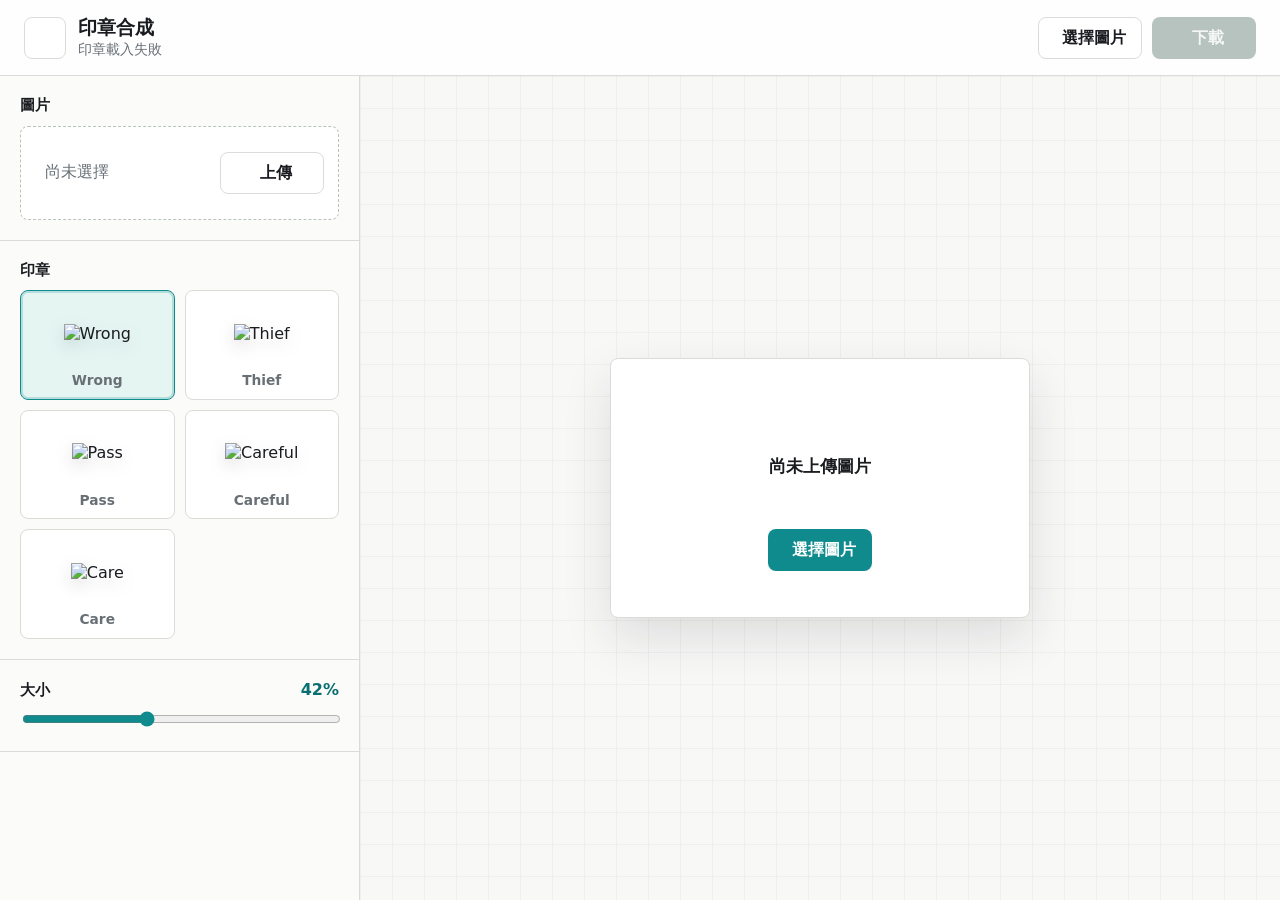
==== index.html @ b57fc007 "new stamp" ====
<!doctype html>
<html lang="zh-Hant">
  <head>
    <meta charset="utf-8" />
    <meta name="viewport" content="width=device-width, initial-scale=1" />
    <title>印章合成</title>
    <link rel="stylesheet" href="./styles.css" />
  </head>
  <body>
    <div class="app-shell">
      <header class="topbar">
        <div class="brand">
          <div class="brand-mark" aria-hidden="true">
            <i data-lucide="stamp"></i>
          </div>
          <div>
            <h1>印章合成</h1>
            <p id="statusText" aria-live="polite">尚未上傳圖片</p>
          </div>
        </div>

        <div class="top-actions">
          <button class="secondary-button" type="button" data-upload-trigger>
            <i data-lucide="image-up"></i>
            <span>選擇圖片</span>
          </button>
          <button class="primary-button" id="downloadButton" type="button" disabled>
            <i data-lucide="download"></i>
            <span>下載</span>
          </button>
        </div>
      </header>

      <main class="workspace">
        <aside class="sidebar" aria-label="編輯控制">
          <section class="control-group">
            <h2>圖片</h2>
            <div class="upload-box" id="dropZone">
              <div class="upload-copy">
                <i data-lucide="image"></i>
                <span id="fileName">尚未選擇</span>
              </div>
              <button class="secondary-button" type="button" data-upload-trigger>
                <i data-lucide="upload"></i>
                <span>上傳</span>
              </button>
            </div>
            <input id="fileInput" type="file" accept="image/*" />
          </section>

          <section class="control-group">
            <h2>印章</h2>
            <div class="stamp-grid" id="stampGrid"></div>
          </section>

          <section class="control-group">
            <div class="scale-heading">
              <h2>大小</h2>
              <output id="scaleValue" for="scaleInput">42%</output>
            </div>
            <input
              id="scaleInput"
              class="scale-input"
              type="range"
              min="12"
              max="90"
              value="42"
              step="1"
            />
          </section>
        </aside>

        <section class="stage" aria-label="圖片預覽">
          <div class="empty-state" id="emptyState">
            <i data-lucide="image-up"></i>
            <strong>尚未上傳圖片</strong>
            <button class="primary-button" type="button" data-upload-trigger>
              <i data-lucide="upload"></i>
              <span>選擇圖片</span>
            </button>
          </div>

          <div class="canvas-frame" id="canvasFrame" hidden>
            <canvas id="resultCanvas"></canvas>
          </div>
        </section>
      </main>
    </div>

    <script src="https://unpkg.com/lucide@latest/dist/umd/lucide.min.js"></script>
    <script src="./script.js"></script>
  </body>
</html>
---- styles.css ----
:root {
  color-scheme: light;
  --bg: #f5f6f2;
  --surface: #ffffff;
  --surface-soft: #eef3ef;
  --text: #191b1f;
  --muted: #687076;
  --line: #d8ded7;
  --accent: #0f8b8d;
  --accent-strong: #0a6f70;
  --accent-soft: #e4f5f2;
  --danger: #d64045;
  --gold: #d99b26;
  --shadow: 0 20px 50px rgba(25, 27, 31, 0.12);
}

* {
  box-sizing: border-box;
}

body {
  min-width: 320px;
  margin: 0;
  overflow: hidden;
  background: var(--bg);
  color: var(--text);
  font-family:
    Inter, ui-sans-serif, system-ui, -apple-system, BlinkMacSystemFont,
    "Segoe UI", "Noto Sans TC", sans-serif;
}

button,
input {
  font: inherit;
}

button {
  border: 0;
}

button:focus-visible,
input:focus-visible {
  outline: 3px solid rgba(15, 139, 141, 0.28);
  outline-offset: 2px;
}

.app-shell {
  display: grid;
  grid-template-rows: auto minmax(0, 1fr);
  min-height: 100vh;
}

.topbar {
  display: flex;
  min-height: 76px;
  align-items: center;
  justify-content: space-between;
  gap: 18px;
  padding: 14px 24px;
  border-bottom: 1px solid var(--line);
  background: rgba(255, 255, 255, 0.92);
}

.brand {
  display: flex;
  min-width: 0;
  align-items: center;
  gap: 12px;
}

.brand-mark {
  display: grid;
  width: 42px;
  height: 42px;
  flex: 0 0 auto;
  place-items: center;
  border: 1px solid var(--line);
  border-radius: 8px;
  background: var(--surface);
  color: var(--accent);
}

.brand h1,
.brand p,
.control-group h2 {
  margin: 0;
}

.brand h1 {
  font-size: 1.18rem;
  line-height: 1.25;
}

.brand p {
  max-width: 52vw;
  overflow: hidden;
  color: var(--muted);
  font-size: 0.88rem;
  line-height: 1.45;
  text-overflow: ellipsis;
  white-space: nowrap;
}

.top-actions {
  display: flex;
  flex: 0 0 auto;
  align-items: center;
  gap: 10px;
}

.workspace {
  display: grid;
  min-height: 0;
  grid-template-columns: 360px minmax(0, 1fr);
}

.sidebar {
  overflow: auto;
  border-right: 1px solid var(--line);
  background: #fbfbfa;
}

.control-group {
  padding: 20px;
  border-bottom: 1px solid var(--line);
}

.control-group h2 {
  margin-bottom: 12px;
  font-size: 0.92rem;
  line-height: 1.2;
}

.upload-box {
  display: flex;
  min-height: 94px;
  align-items: center;
  justify-content: space-between;
  gap: 14px;
  padding: 14px;
  border: 1px dashed #b8c3ba;
  border-radius: 8px;
  background: var(--surface);
  transition:
    border-color 160ms ease,
    background-color 160ms ease;
}

.upload-box.is-dragover {
  border-color: var(--accent);
  background: var(--accent-soft);
}

.upload-copy {
  display: flex;
  min-width: 0;
  align-items: center;
  gap: 10px;
  color: var(--muted);
}

.upload-copy svg {
  flex: 0 0 auto;
  color: var(--gold);
}

#fileName {
  min-width: 0;
  overflow: hidden;
  text-overflow: ellipsis;
  white-space: nowrap;
}

#fileInput {
  display: none;
}

.primary-button,
.secondary-button {
  display: inline-flex;
  min-width: 104px;
  min-height: 42px;
  align-items: center;
  justify-content: center;
  gap: 8px;
  padding: 9px 14px;
  border-radius: 8px;
  cursor: pointer;
  font-weight: 700;
  line-height: 1.2;
  transition:
    background-color 160ms ease,
    border-color 160ms ease,
    color 160ms ease,
    transform 160ms ease;
}

.primary-button {
  background: var(--accent);
  color: #ffffff;
}

.primary-button:hover:not(:disabled) {
  background: var(--accent-strong);
}

.secondary-button {
  border: 1px solid var(--line);
  background: var(--surface);
  color: var(--text);
}

.secondary-button:hover {
  border-color: #aeb9b1;
  background: var(--surface-soft);
}

.primary-button:active:not(:disabled),
.secondary-button:active {
  transform: translateY(1px);
}

.primary-button:disabled {
  cursor: not-allowed;
  background: #b7c3bf;
  color: #f5f7f6;
}

svg {
  width: 20px;
  height: 20px;
  stroke-width: 2;
}

.stamp-grid {
  display: grid;
  grid-template-columns: repeat(2, minmax(0, 1fr));
  gap: 10px;
}

.stamp-option {
  display: grid;
  min-width: 0;
  min-height: 104px;
  grid-template-rows: 64px auto;
  gap: 7px;
  align-items: center;
  padding: 10px;
  border: 1px solid var(--line);
  border-radius: 8px;
  background: var(--surface);
  color: var(--text);
  cursor: pointer;
  text-align: center;
  transition:
    border-color 160ms ease,
    box-shadow 160ms ease,
    background-color 160ms ease;
}

.stamp-option:hover {
  border-color: #aeb9b1;
}

.stamp-option[aria-pressed="true"] {
  border-color: var(--accent);
  background: var(--accent-soft);
  box-shadow: inset 0 0 0 2px rgba(15, 139, 141, 0.22);
}

.stamp-art {
  display: grid;
  width: 100%;
  height: 64px;
  place-items: center;
}

.stamp-art img {
  display: block;
  max-width: 100%;
  max-height: 58px;
  object-fit: contain;
  filter: drop-shadow(0 6px 8px rgba(25, 27, 31, 0.13));
}

.stamp-name {
  min-width: 0;
  overflow: hidden;
  color: var(--muted);
  font-size: 0.86rem;
  font-weight: 700;
  line-height: 1.2;
  text-overflow: ellipsis;
  white-space: nowrap;
}

.scale-heading {
  display: flex;
  align-items: center;
  justify-content: space-between;
  gap: 12px;
  margin-bottom: 10px;
}

.scale-heading h2 {
  margin-bottom: 0;
}

#scaleValue {
  min-width: 54px;
  color: var(--accent-strong);
  font-variant-numeric: tabular-nums;
  font-weight: 800;
  text-align: right;
}

.scale-input {
  width: 100%;
  accent-color: var(--accent);
}

.stage {
  position: relative;
  display: grid;
  min-width: 0;
  min-height: 0;
  place-items: center;
  overflow: hidden;
  padding: 24px;
  background:
    linear-gradient(rgba(25, 27, 31, 0.04) 1px, transparent 1px),
    linear-gradient(90deg, rgba(25, 27, 31, 0.04) 1px, transparent 1px),
    #f8f9f7;
  background-size: 32px 32px;
}

.empty-state {
  display: grid;
  width: min(420px, 100%);
  min-height: 260px;
  place-items: center;
  gap: 14px;
  padding: 28px;
  border: 1px solid var(--line);
  border-radius: 8px;
  background: var(--surface);
  box-shadow: var(--shadow);
  text-align: center;
}

.empty-state > svg {
  width: 42px;
  height: 42px;
  color: var(--accent);
}

.empty-state strong {
  font-size: 1.05rem;
}

.canvas-frame {
  max-width: 100%;
  max-height: 100%;
  overflow: auto;
  border: 1px solid var(--line);
  border-radius: 8px;
  background-color: #ffffff;
  background-image:
    linear-gradient(45deg, #e6ece8 25%, transparent 25%),
    linear-gradient(-45deg, #e6ece8 25%, transparent 25%),
    linear-gradient(45deg, transparent 75%, #e6ece8 75%),
    linear-gradient(-45deg, transparent 75%, #e6ece8 75%);
  background-position:
    0 0,
    0 10px,
    10px -10px,
    -10px 0;
  background-size: 20px 20px;
  box-shadow: var(--shadow);
}

.canvas-frame[hidden],
.empty-state[hidden] {
  display: none;
}

#resultCanvas {
  display: block;
  width: auto;
  height: auto;
  max-width: min(100%, 1180px);
  max-height: calc(100vh - 126px);
}

@media (max-width: 900px) {
  body {
    overflow: auto;
  }

  .topbar {
    align-items: flex-start;
    padding: 14px 16px;
  }

  .brand p {
    max-width: 42vw;
  }

  .workspace {
    grid-template-columns: 1fr;
    grid-template-rows: auto minmax(58vh, 1fr);
  }

  .sidebar {
    border-right: 0;
    border-bottom: 1px solid var(--line);
  }

  .control-group {
    padding: 16px;
  }

  .stamp-grid {
    grid-template-columns: repeat(5, 112px);
    overflow-x: auto;
    padding-bottom: 4px;
  }

  .stage {
    min-height: 58vh;
  }

  #resultCanvas {
    max-height: calc(100vh - 230px);
  }
}

@media (max-width: 600px) {
  .topbar {
    flex-direction: column;
  }

  .brand {
    width: 100%;
  }

  .brand p {
    max-width: 100%;
  }

  .top-actions {
    width: 100%;
  }

  .top-actions .primary-button,
  .top-actions .secondary-button {
    flex: 1 1 0;
    min-width: 0;
  }

  .upload-box {
    align-items: stretch;
    flex-direction: column;
  }

  .upload-box .secondary-button {
    width: 100%;
  }

  .stage {
    padding: 12px;
  }

  .empty-state {
    min-height: 220px;
    padding: 22px;
  }
}
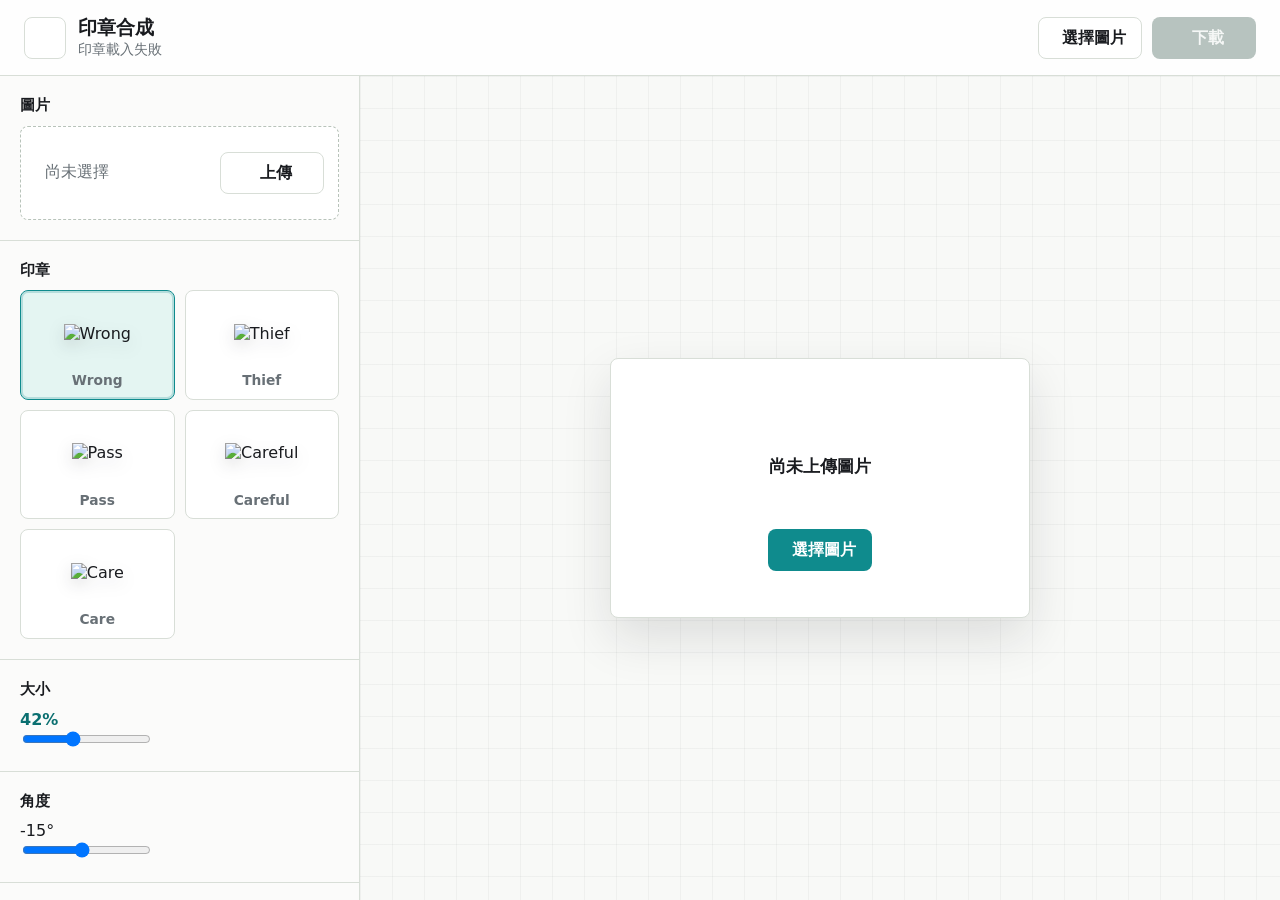
==== commit adb74aff: "rotation" ====
--- a/index.html
+++ b/index.html
@@ -54,17 +54,33 @@
           </section>
 
           <section class="control-group">
-            <div class="scale-heading">
+            <div class="range-heading">
               <h2>大小</h2>
               <output id="scaleValue" for="scaleInput">42%</output>
             </div>
             <input
               id="scaleInput"
-              class="scale-input"
+              class="range-input"
               type="range"
               min="12"
               max="90"
               value="42"
+              step="1"
+            />
+          </section>
+
+          <section class="control-group">
+            <div class="range-heading">
+              <h2>角度</h2>
+              <output id="rotationValue" for="rotationInput">-15°</output>
+            </div>
+            <input
+              id="rotationInput"
+              class="range-input"
+              type="range"
+              min="-180"
+              max="180"
+              value="-15"
               step="1"
             />
           </section>
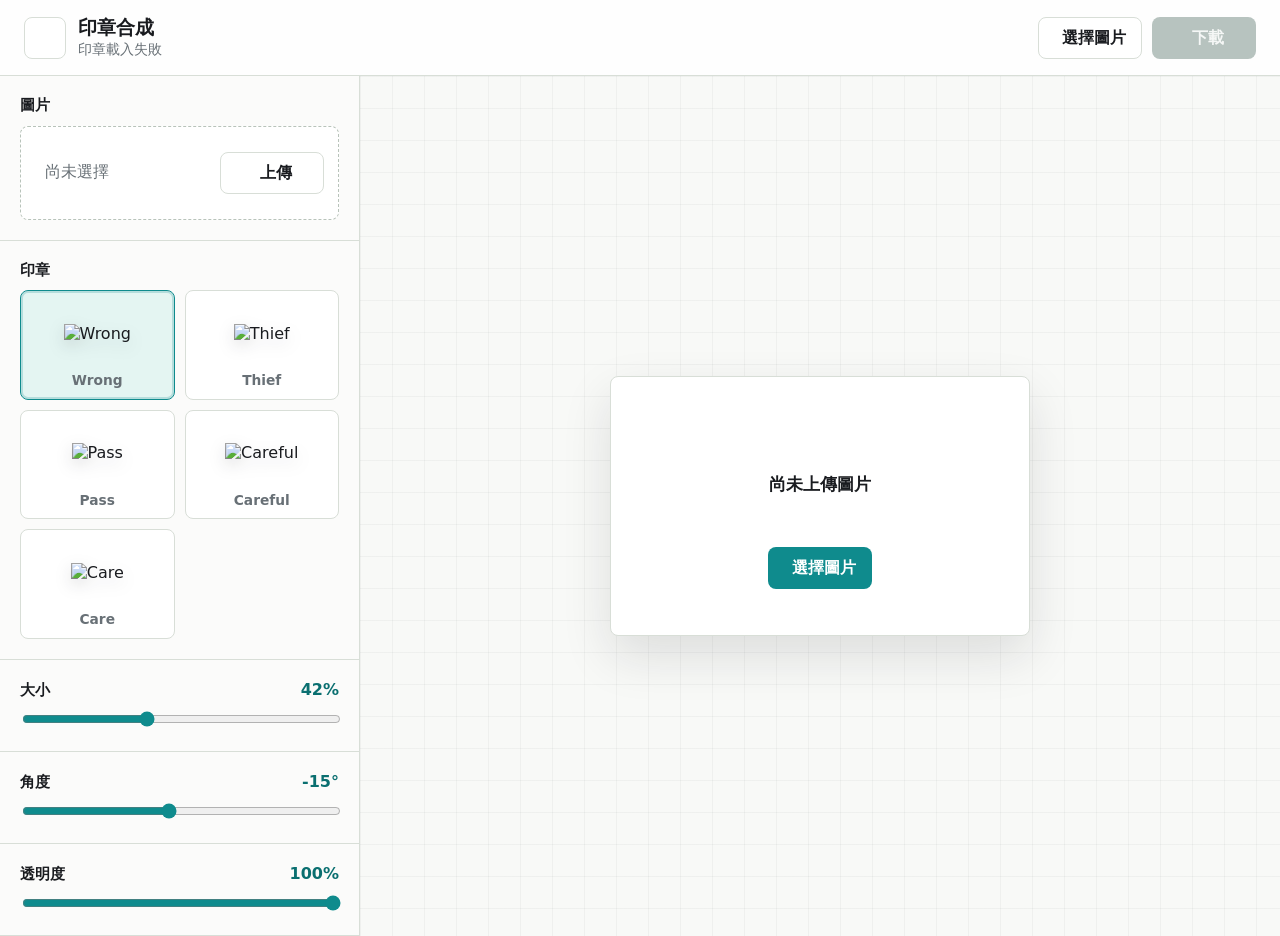
==== commit 36d88fa8: "trans" ====
--- a/index.html
+++ b/index.html
@@ -84,6 +84,22 @@
               step="1"
             />
           </section>
+
+          <section class="control-group">
+            <div class="range-heading">
+              <h2>透明度</h2>
+              <output id="opacityValue" for="opacityInput">100%</output>
+            </div>
+            <input
+              id="opacityInput"
+              class="range-input"
+              type="range"
+              min="0"
+              max="100"
+              value="100"
+              step="1"
+            />
+          </section>
         </aside>
 
         <section class="stage" aria-label="圖片預覽">
--- a/styles.css
+++ b/styles.css
@@ -294,7 +294,7 @@
   white-space: nowrap;
 }
 
-.scale-heading {
+.range-heading {
   display: flex;
   align-items: center;
   justify-content: space-between;
@@ -302,11 +302,13 @@
   margin-bottom: 10px;
 }
 
-.scale-heading h2 {
+.range-heading h2 {
   margin-bottom: 0;
 }
 
-#scaleValue {
+#scaleValue,
+#rotationValue,
+#opacityValue {
   min-width: 54px;
   color: var(--accent-strong);
   font-variant-numeric: tabular-nums;
@@ -314,7 +316,7 @@
   text-align: right;
 }
 
-.scale-input {
+.range-input {
   width: 100%;
   accent-color: var(--accent);
 }
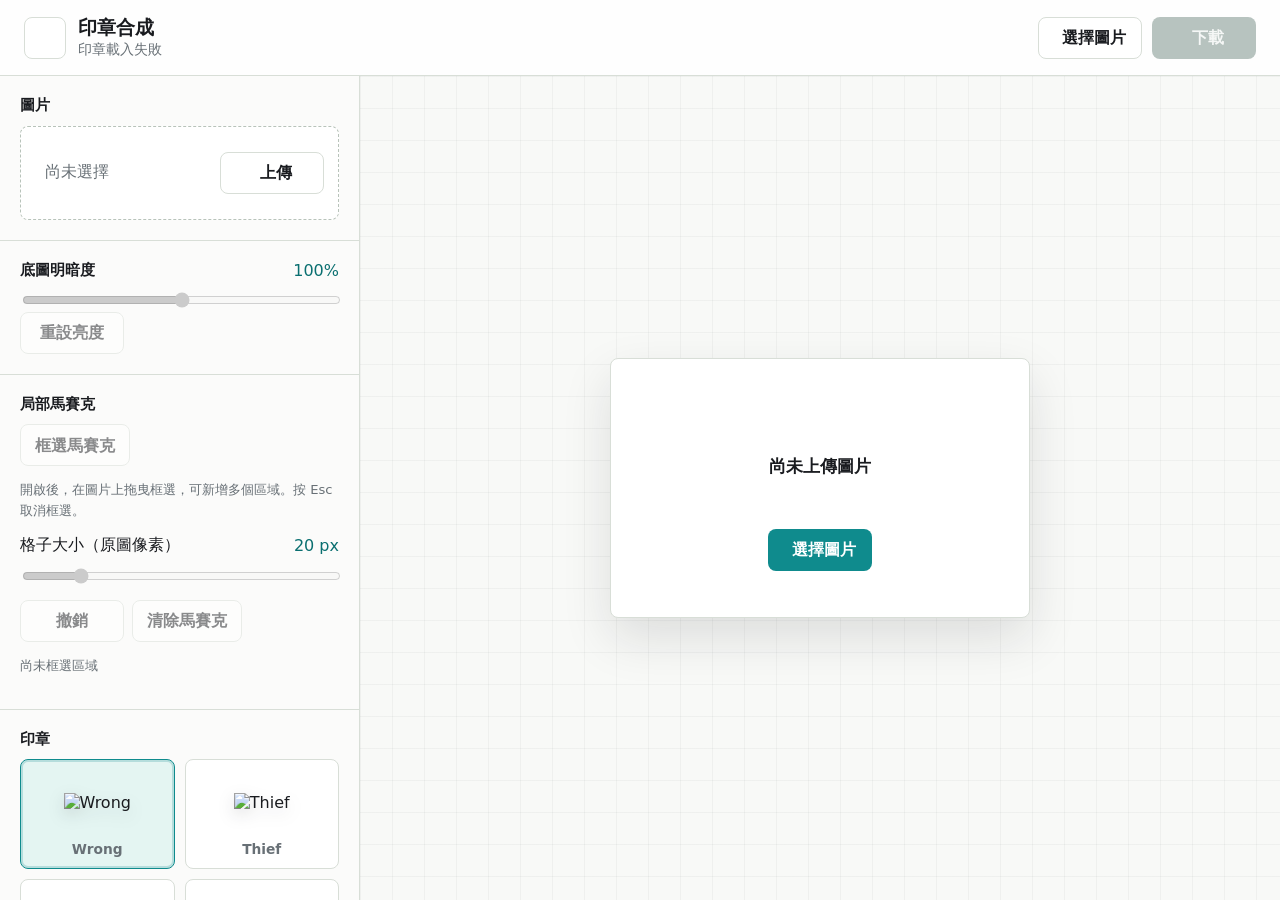
==== commit f0ec4ba0: "Add base-image mosaic selection and brightness controls" ====
--- a/index.html
+++ b/index.html
@@ -4,7 +4,7 @@
     <meta charset="utf-8" />
     <meta name="viewport" content="width=device-width, initial-scale=1" />
     <title>印章合成</title>
-    <link rel="stylesheet" href="./styles.css" />
+    <link rel="stylesheet" href="./styles.css?v=20261021-1" />
   </head>
   <body>
     <div class="app-shell">
@@ -46,6 +46,30 @@
               </button>
             </div>
             <input id="fileInput" type="file" accept="image/*" />
+          </section>
+
+          <section class="control-group">
+            <div class="range-heading">
+              <h2><label for="brightnessInput">底圖明暗度</label></h2>
+              <output id="brightnessValue" for="brightnessInput">100%</output>
+            </div>
+            <input id="brightnessInput" class="range-input" type="range" min="0" max="200" value="100" disabled />
+            <button id="resetBrightness" class="secondary-button" type="button" disabled>重設亮度</button>
+          </section>
+          <section class="control-group">
+            <h2>局部馬賽克</h2>
+            <button id="mosaicToggle" class="secondary-button" type="button" aria-pressed="false" disabled>框選馬賽克</button>
+            <p id="mosaicHelp" class="help-text">開啟後，在圖片上拖曳框選，可新增多個區域。按 Esc 取消框選。</p>
+            <div class="range-heading">
+              <label for="mosaicSize">格子大小（原圖像素）</label>
+              <output id="mosaicSizeValue" for="mosaicSize">20 px</output>
+            </div>
+            <input id="mosaicSize" class="range-input" type="range" min="4" max="100" value="20" disabled />
+            <div class="edit-actions">
+              <button id="undoEdit" class="secondary-button" type="button" disabled>撤銷</button>
+              <button id="clearMosaic" class="secondary-button" type="button" disabled>清除馬賽克</button>
+            </div>
+            <p id="regionCount" class="help-text" aria-live="polite">尚未框選區域</p>
           </section>
 
           <section class="control-group">
@@ -113,13 +137,14 @@
           </div>
 
           <div class="canvas-frame" id="canvasFrame" hidden>
-            <canvas id="resultCanvas"></canvas>
+            <canvas id="resultCanvas" aria-label="底圖與印章預覽" aria-describedby="mosaicHelp"></canvas>
+            <div id="selectionBox" hidden></div>
           </div>
         </section>
       </main>
     </div>
 
     <script src="https://unpkg.com/lucide@latest/dist/umd/lucide.min.js"></script>
-    <script src="./script.js"></script>
+    <script src="./script.js?v=20261021-1"></script>
   </body>
 </html>
--- a/styles.css
+++ b/styles.css
@@ -478,3 +478,14 @@
     padding: 22px;
   }
 }
+
+/* Keep the desktop editor within the viewport so controls can scroll. */
+@media (min-width: 901px) { .app-shell { height: 100dvh; } }
+.canvas-frame { position: relative; }
+#resultCanvas.mosaic-mode { touch-action: none; cursor: crosshair; }
+#selectionBox { position: absolute; pointer-events: none; border: 2px dashed var(--accent); background: rgba(15, 139, 141, .15); }
+.help-text { font-size: .82rem; line-height: 1.6; color: var(--muted); }
+.edit-actions { display: flex; flex-wrap: wrap; gap: 8px; margin-top: 12px; }
+.secondary-button:disabled { opacity: .5; cursor: not-allowed; }
+#mosaicToggle[aria-pressed="true"] { border-color: var(--accent); background: var(--accent-soft); color: var(--accent-strong); }
+#brightnessValue, #mosaicSizeValue { color: var(--accent-strong); font-variant-numeric: tabular-nums; white-space: nowrap; }
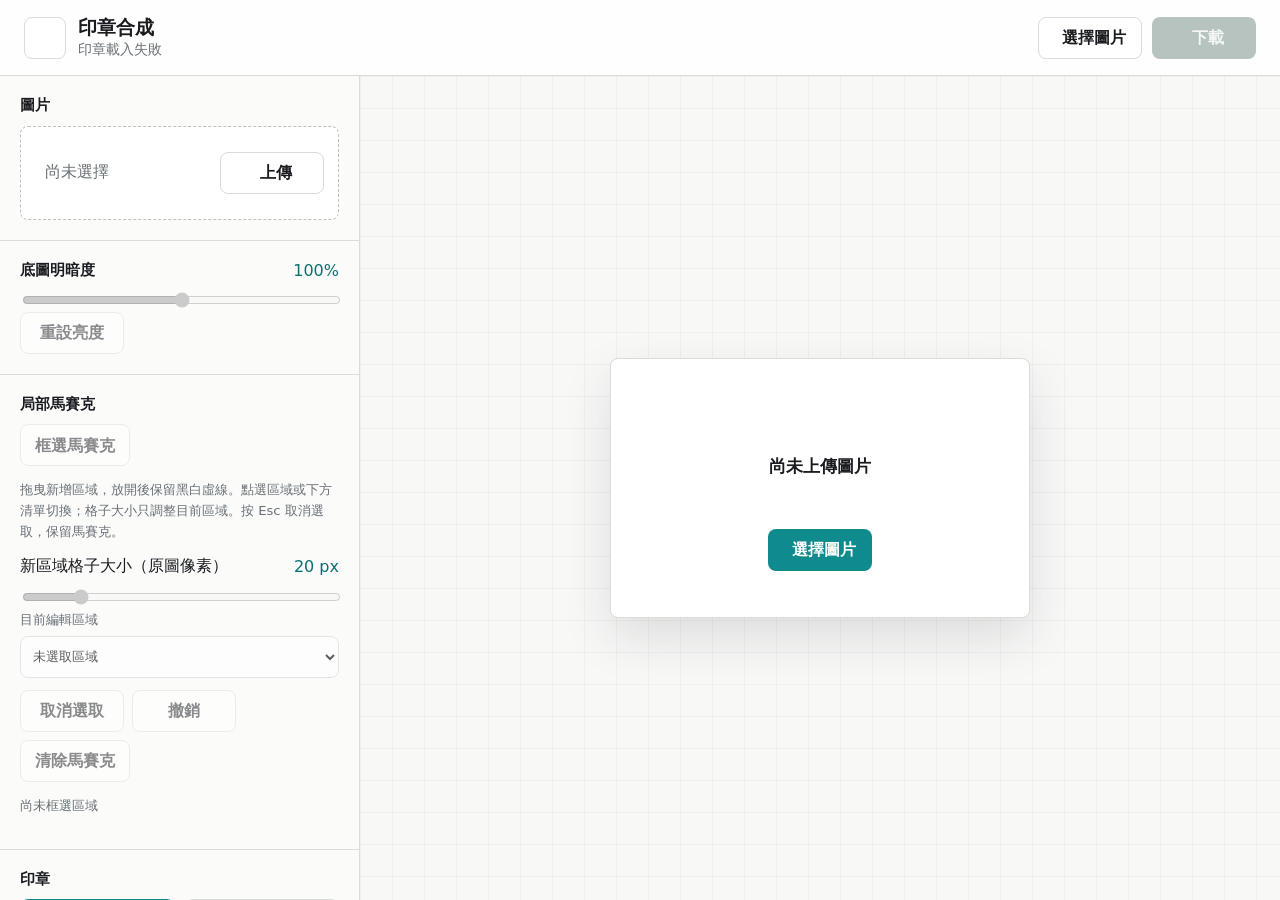
==== commit b1874eed: "Keep mosaic selections visible and edit region sizes independently" ====
--- a/index.html
+++ b/index.html
@@ -4,7 +4,7 @@
     <meta charset="utf-8" />
     <meta name="viewport" content="width=device-width, initial-scale=1" />
     <title>印章合成</title>
-    <link rel="stylesheet" href="./styles.css?v=20261021-1" />
+    <link rel="stylesheet" href="./styles.css?v=20261021-2" />
   </head>
   <body>
     <div class="app-shell">
@@ -59,13 +59,16 @@
           <section class="control-group">
             <h2>局部馬賽克</h2>
             <button id="mosaicToggle" class="secondary-button" type="button" aria-pressed="false" disabled>框選馬賽克</button>
-            <p id="mosaicHelp" class="help-text">開啟後，在圖片上拖曳框選，可新增多個區域。按 Esc 取消框選。</p>
+            <p id="mosaicHelp" class="help-text">拖曳新增區域，放開後保留黑白虛線。點選區域或下方清單切換；格子大小只調整目前區域。按 Esc 取消選取，保留馬賽克。</p>
             <div class="range-heading">
-              <label for="mosaicSize">格子大小（原圖像素）</label>
+              <label id="mosaicSizeLabel" for="mosaicSize">新區域格子大小（原圖像素）</label>
               <output id="mosaicSizeValue" for="mosaicSize">20 px</output>
             </div>
             <input id="mosaicSize" class="range-input" type="range" min="4" max="100" value="20" disabled />
+            <label for="regionSelect" class="help-text">目前編輯區域</label>
+            <select id="regionSelect" disabled><option value="-1">未選取區域</option></select>
             <div class="edit-actions">
+              <button id="deselectRegion" class="secondary-button" type="button" disabled>取消選取</button>
               <button id="undoEdit" class="secondary-button" type="button" disabled>撤銷</button>
               <button id="clearMosaic" class="secondary-button" type="button" disabled>清除馬賽克</button>
             </div>
@@ -138,13 +141,13 @@
 
           <div class="canvas-frame" id="canvasFrame" hidden>
             <canvas id="resultCanvas" aria-label="底圖與印章預覽" aria-describedby="mosaicHelp"></canvas>
-            <div id="selectionBox" hidden></div>
+            <div id="selectionBox" aria-hidden="true" hidden></div>
           </div>
         </section>
       </main>
     </div>
 
     <script src="https://unpkg.com/lucide@latest/dist/umd/lucide.min.js"></script>
-    <script src="./script.js?v=20261021-1"></script>
+    <script src="./script.js?v=20261021-2"></script>
   </body>
 </html>
--- a/styles.css
+++ b/styles.css
@@ -483,7 +483,9 @@
 @media (min-width: 901px) { .app-shell { height: 100dvh; } }
 .canvas-frame { position: relative; }
 #resultCanvas.mosaic-mode { touch-action: none; cursor: crosshair; }
-#selectionBox { position: absolute; pointer-events: none; border: 2px dashed var(--accent); background: rgba(15, 139, 141, .15); }
+#selectionBox { position: absolute; pointer-events: none; border: 1px solid white; outline: 1px dashed black; outline-offset: -1px; }
+#selectionBox[hidden] { display: none; }
+#regionSelect { display: block; width: 100%; min-height: 42px; margin-top: 6px; border: 1px solid var(--line); border-radius: 8px; background: var(--surface); color: var(--text); padding: 8px; }
 .help-text { font-size: .82rem; line-height: 1.6; color: var(--muted); }
 .edit-actions { display: flex; flex-wrap: wrap; gap: 8px; margin-top: 12px; }
 .secondary-button:disabled { opacity: .5; cursor: not-allowed; }
